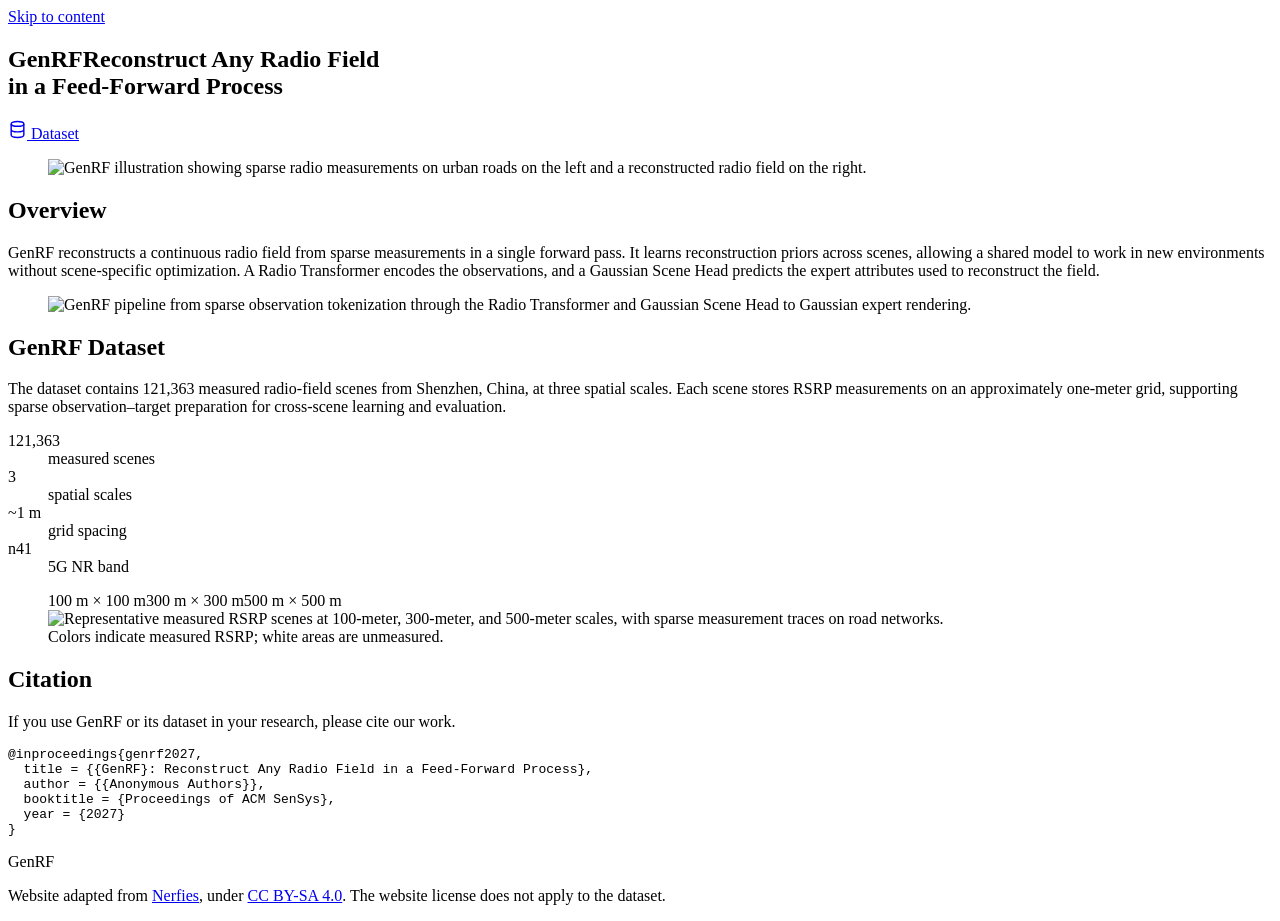
==== index.html @ a5487388 "Publish GenRF dataset website" ====
<!DOCTYPE html>
<html lang="en">
<head>
  <meta charset="utf-8">
  <meta name="viewport" content="width=device-width, initial-scale=1">
  <meta name="description" content="GenRF reconstructs radio fields from sparse observations in a feed-forward process. Download 121,363 measured n41 scenes for cross-scene radio-field learning.">
  <meta name="theme-color" content="#ffffff">
  <meta property="og:type" content="website">
  <meta property="og:title" content="GenRF — Feed-Forward Radio-Field Reconstruction">
  <meta property="og:description" content="A shared reconstruction model and a 120k-scene measured radio-field dataset.">
  <meta property="og:url" content="https://genrf-project.github.io/">
  <meta property="og:image" content="https://genrf-project.github.io/assets/images/abstract.webp">
  <title>GenRF — Feed-Forward Radio-Field Reconstruction</title>
  <link rel="canonical" href="https://genrf-project.github.io/">
  <link rel="icon" type="image/svg+xml" href="assets/favicon.svg">
  <link rel="stylesheet" href="assets/bulma.min.css">
  <link rel="stylesheet" href="assets/site.css">
</head>
<body>
  <a class="skip-link" href="#main">Skip to content</a>
  <main id="main">
    <section class="hero publication-header" aria-labelledby="project-title">
      <div class="hero-body">
        <div class="container is-max-desktop has-text-centered">
          <h1 id="project-title" class="title publication-title"><span class="project-name">GenRF</span><span class="project-subtitle">Reconstruct Any Radio Field<br class="desktop-break"> in a Feed-Forward Process</span></h1>
          <div class="publication-links">
            <a class="button is-dark is-rounded dataset-button" href="dataset.html">
              <svg aria-hidden="true" viewBox="0 0 24 24" width="19" height="19" fill="none" stroke="currentColor" stroke-width="1.8"><ellipse cx="12" cy="5" rx="8" ry="3"/><path d="M4 5v7c0 1.7 3.6 3 8 3s8-1.3 8-3V5M4 12v7c0 1.7 3.6 3 8 3s8-1.3 8-3v-7"/></svg>
              <span>Dataset</span>
            </a>
          </div>
        </div>
      </div>
    </section>

    <section class="teaser" aria-label="GenRF reconstruction illustration">
      <div class="container is-max-desktop">
        <figure>
          <img class="teaser-image" src="assets/images/abstract.webp" width="2200" height="689" fetchpriority="high" alt="GenRF illustration showing sparse radio measurements on urban roads on the left and a reconstructed radio field on the right.">
        </figure>
      </div>
    </section>

    <section class="section summary-section" aria-labelledby="about-heading">
      <div class="container is-max-desktop">
        <div class="reading-width">
          <h2 id="about-heading" class="title is-3 has-text-centered">Overview</h2>
          <p>GenRF reconstructs a continuous radio field from sparse measurements in a single forward pass. It learns reconstruction priors across scenes, allowing a shared model to work in new environments without scene-specific optimization. A Radio Transformer encodes the observations, and a Gaussian Scene Head predicts the expert attributes used to reconstruct the field.</p>
        </div>
        <figure class="method-figure">
          <img src="assets/images/overview.webp" width="2200" height="578" loading="lazy" alt="GenRF pipeline from sparse observation tokenization through the Radio Transformer and Gaussian Scene Head to Gaussian expert rendering.">
        </figure>
      </div>
    </section>

    <section id="dataset" class="section corpus-section" aria-labelledby="dataset-heading">
      <div class="container is-max-desktop">
        <div class="reading-width">
          <h2 id="dataset-heading" class="title is-3 has-text-centered">GenRF Dataset</h2>
          <p>The dataset contains 121,363 measured radio-field scenes from Shenzhen, China, at three spatial scales. Each scene stores RSRP measurements on an approximately one-meter grid, supporting sparse observation–target preparation for cross-scene learning and evaluation.</p>
        </div>
        <dl class="dataset-stats" aria-label="Dataset at a glance">
          <div><dt>121,363</dt><dd>measured scenes</dd></div>
          <div><dt>3</dt><dd>spatial scales</dd></div>
          <div><dt>~1 m</dt><dd>grid spacing</dd></div>
          <div><dt>n41</dt><dd>5G NR band</dd></div>
        </dl>
        <figure class="scene-figure">
          <div class="scene-labels" aria-hidden="true"><span>100 m × 100 m</span><span>300 m × 300 m</span><span>500 m × 500 m</span></div>
          <img src="assets/images/scenes.webp" width="1878" height="625" loading="lazy" alt="Representative measured RSRP scenes at 100-meter, 300-meter, and 500-meter scales, with sparse measurement traces on road networks.">
          <figcaption>Colors indicate measured RSRP; white areas are unmeasured.</figcaption>
        </figure>
      </div>
    </section>

    <section id="citation" class="section citation-section" aria-labelledby="citation-heading">
      <div class="container is-max-desktop reading-width">
        <h2 id="citation-heading" class="title is-3">Citation</h2>
        <p>If you use GenRF or its dataset in your research, please cite our work.</p>
        <pre aria-label="GenRF BibTeX citation"><code>@inproceedings{genrf2027,
  title = {{GenRF}: Reconstruct Any Radio Field in a Feed-Forward Process},
  author = {{Anonymous Authors}},
  booktitle = {Proceedings of ACM SenSys},
  year = {2027}
}</code></pre>
      </div>
    </section>
  </main>
  <footer class="footer">
    <div class="container has-text-centered">
      <p>GenRF</p>
      <p class="template-credit">Website adapted from <a href="https://github.com/nerfies/nerfies.github.io">Nerfies</a>, under <a href="https://creativecommons.org/licenses/by-sa/4.0/">CC BY-SA 4.0</a>. The website license does not apply to the dataset.</p>
    </div>
  </footer>
</body>
</html>
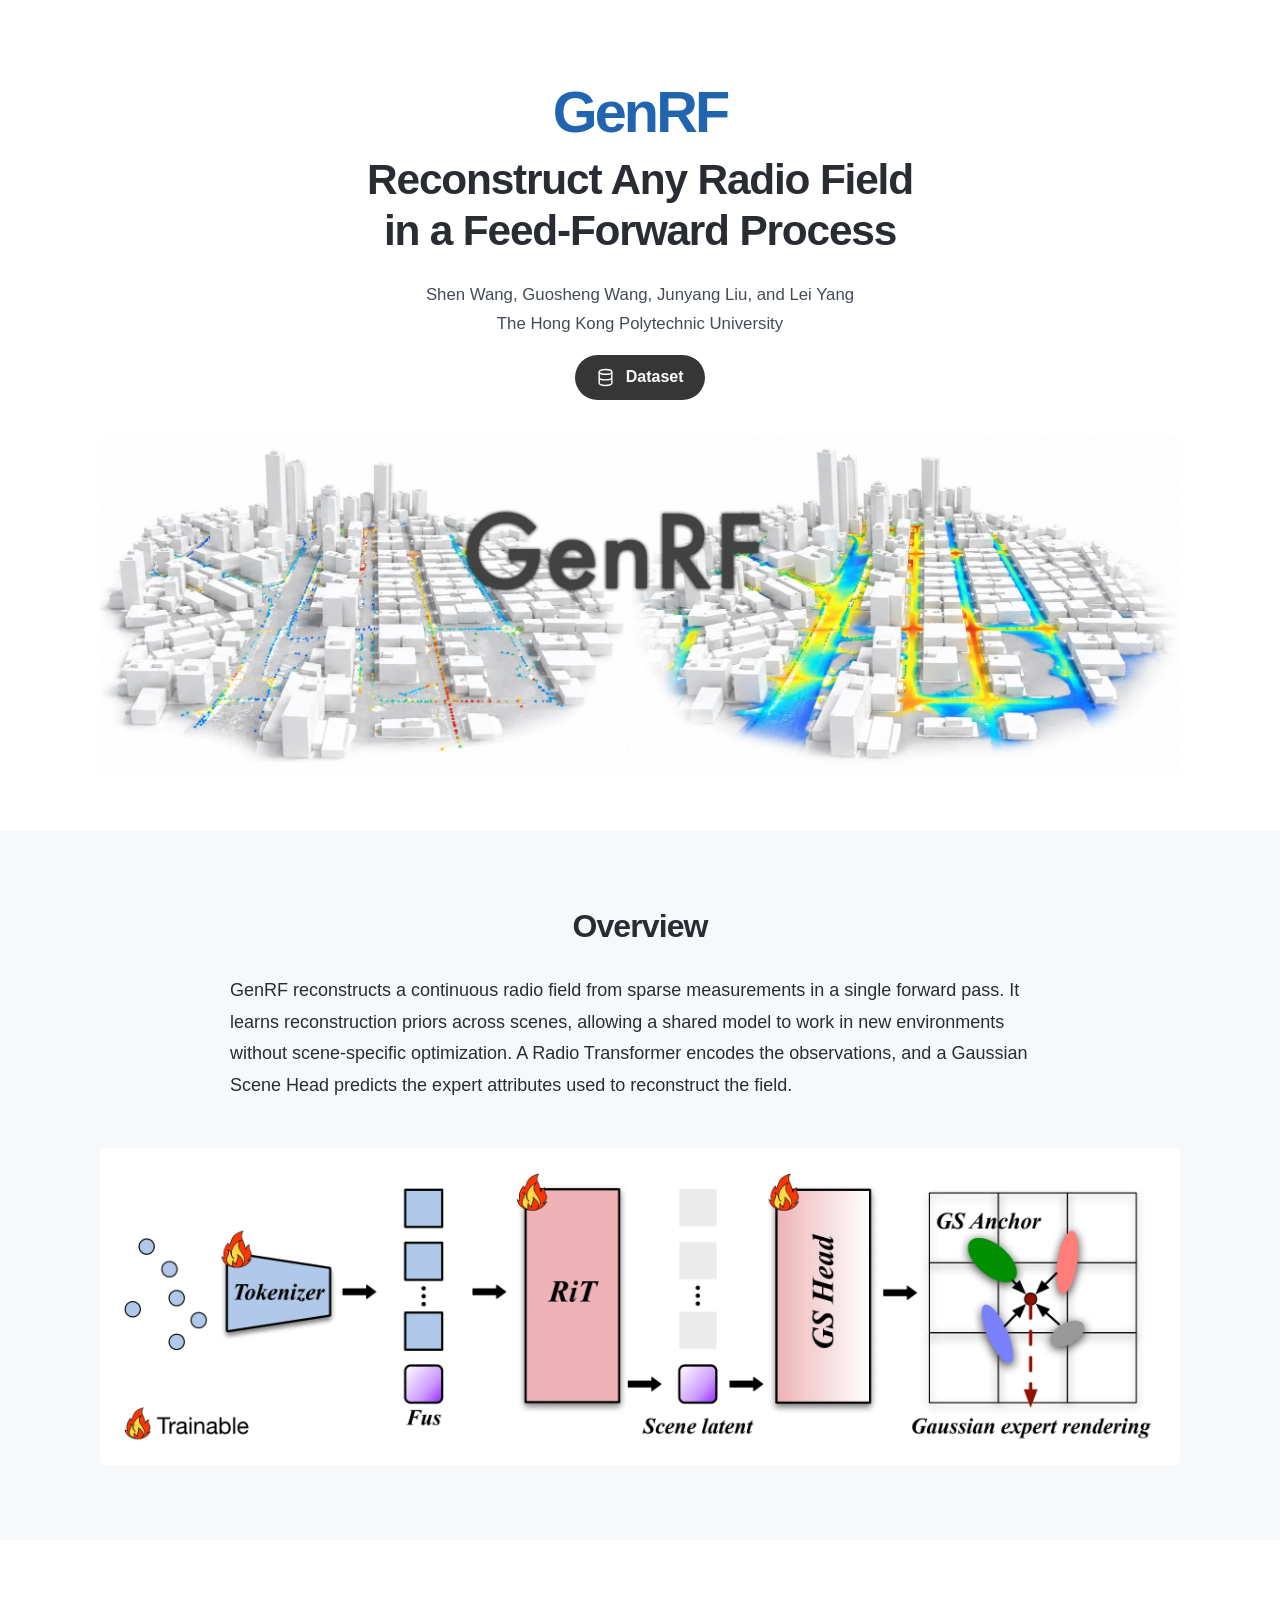
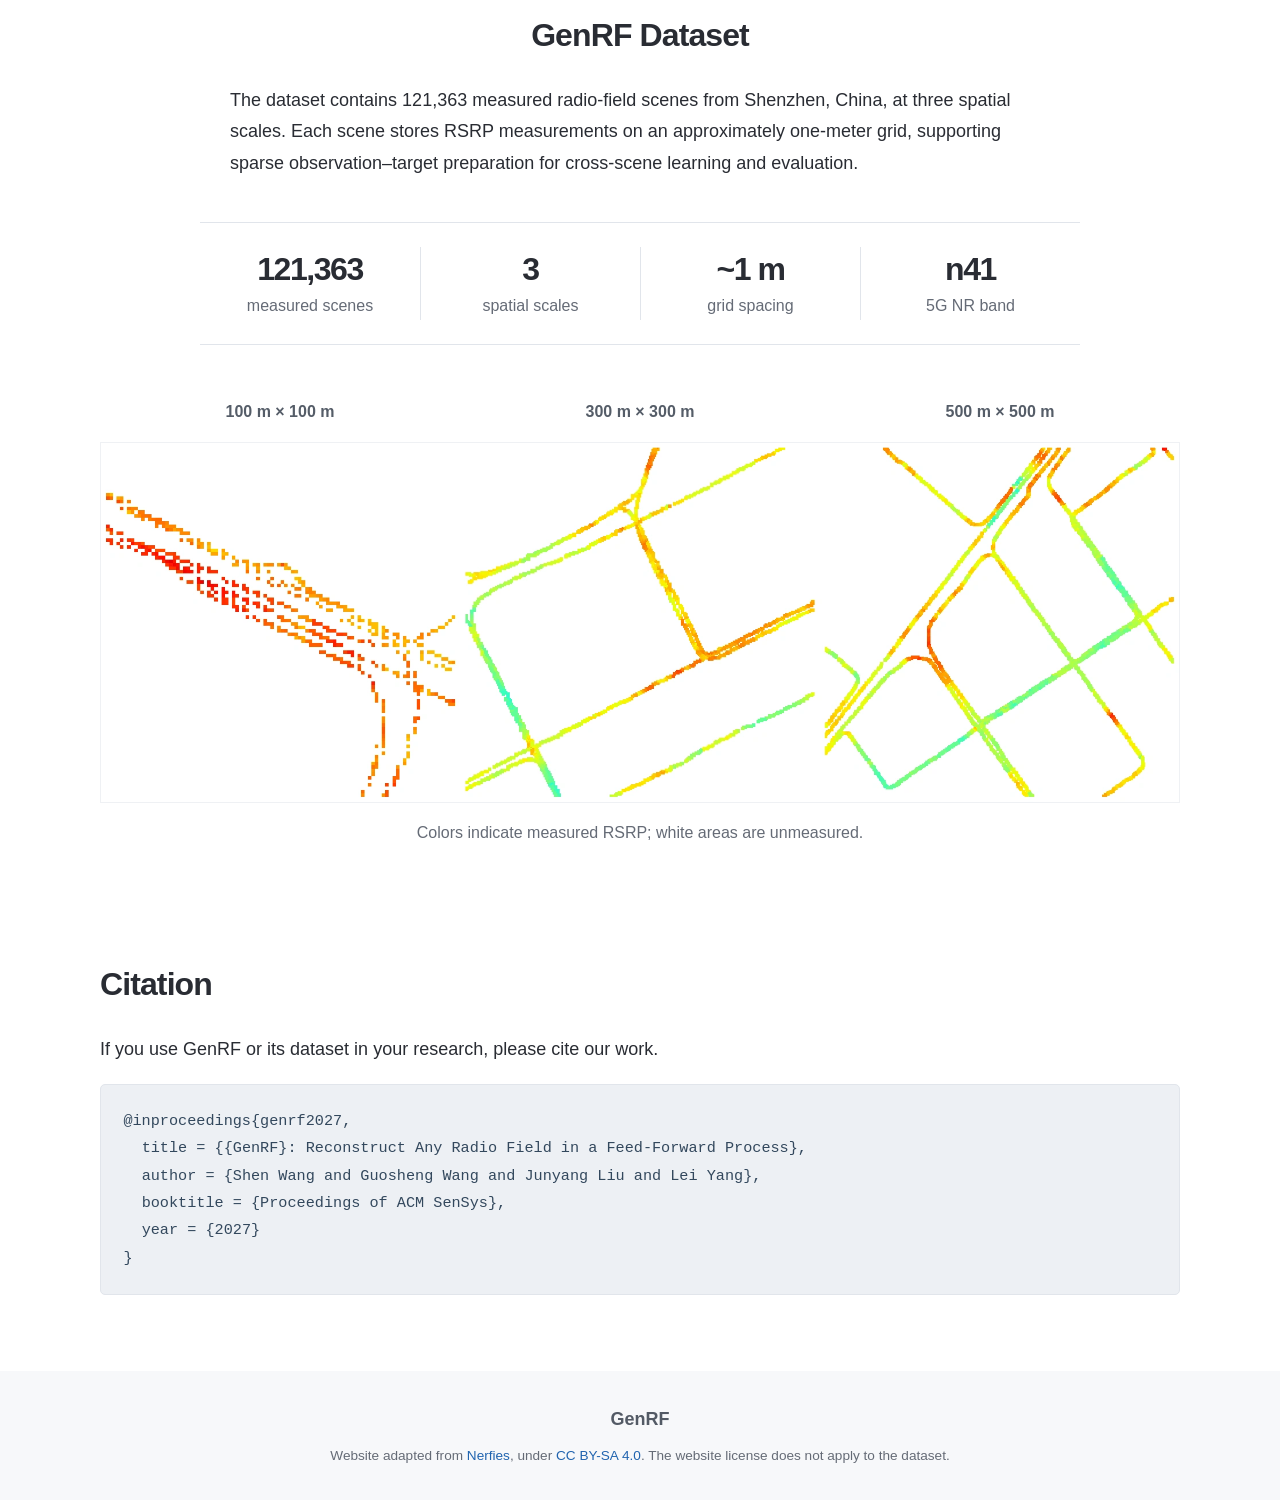
==== commit 5b35ce78: "Restore GenRF author names on the project page Updated the authors in the BibTeX citation for GenRF." ====
--- a/index.html
+++ b/index.html
@@ -23,6 +23,7 @@
       <div class="hero-body">
         <div class="container is-max-desktop has-text-centered">
           <h1 id="project-title" class="title publication-title"><span class="project-name">GenRF</span><span class="project-subtitle">Reconstruct Any Radio Field<br class="desktop-break"> in a Feed-Forward Process</span></h1>
+          <p class="publication-authors">Shen Wang, Guosheng Wang, Junyang Liu, and Lei Yang<br>The Hong Kong Polytechnic University</p>
           <div class="publication-links">
             <a class="button is-dark is-rounded dataset-button" href="dataset.html">
               <svg aria-hidden="true" viewBox="0 0 24 24" width="19" height="19" fill="none" stroke="currentColor" stroke-width="1.8"><ellipse cx="12" cy="5" rx="8" ry="3"/><path d="M4 5v7c0 1.7 3.6 3 8 3s8-1.3 8-3V5M4 12v7c0 1.7 3.6 3 8 3s8-1.3 8-3v-7"/></svg>
@@ -79,7 +80,7 @@
         <p>If you use GenRF or its dataset in your research, please cite our work.</p>
         <pre aria-label="GenRF BibTeX citation"><code>@inproceedings{genrf2027,
   title = {{GenRF}: Reconstruct Any Radio Field in a Feed-Forward Process},
-  author = {{Anonymous Authors}},
+  author = {Shen Wang and Guosheng Wang and Junyang Liu and Lei Yang},
   booktitle = {Proceedings of ACM SenSys},
   year = {2027}
 }</code></pre>
--- a/assets/site.css
+++ b/assets/site.css
@@ -0,0 +1,85 @@
+/* Research-page structure adapted from Nerfies, CC BY-SA 4.0.
+   https://github.com/nerfies/nerfies.github.io */
+:root { --ink: #292c33; --muted: #656b76; --accent: #2164af; --line: #e1e5eb; }
+html { scroll-behavior: smooth; }
+body { font-family: "Noto Sans", -apple-system, BlinkMacSystemFont, "Segoe UI", sans-serif; color: var(--ink); font-size: 1.125rem; line-height: 1.75; -webkit-font-smoothing: antialiased; }
+body, .title { color: var(--ink); }
+a { color: var(--accent); text-underline-offset: 3px; }
+a:hover { color: #164b87; text-decoration: underline; }
+a:focus-visible { outline: 3px solid #5595dd; outline-offset: 5px; border-radius: 2px; }
+p { margin-bottom: 1.05em; }
+img { display: block; width: 100%; height: auto; }
+figure { margin: 0; }
+figcaption { color: var(--muted); font-size: 1rem; text-align: center; line-height: 1.6; margin: 1.1rem auto 0; max-width: 760px; }
+.container.is-max-desktop { max-width: 1080px; }
+.reading-width { max-width: 820px; margin-left: auto; margin-right: auto; }
+.section { padding: 4.7rem 1.5rem; }
+.title { line-height: 1.28; letter-spacing: -.028em; }
+.title.is-3 { font-size: 2rem; margin-bottom: 1.8rem; }
+.publication-header .hero-body { padding: 4.9rem 1.5rem 1.7rem; }
+.publication-title { font-size: 2.65rem; font-weight: 600; line-height: 1.21; margin-bottom: 1.45rem !important; }
+.project-name { display: block; font-size: 3.6rem; font-weight: 750; color: var(--accent); letter-spacing: -.05em; margin-bottom: .38rem; }
+.project-subtitle { display: block; }
+.dataset-button { height: 2.8rem; padding: 0 1.65rem; gap: .65rem; font-weight: 600; }
+.dataset-button:hover { text-decoration: none; }
+.teaser { padding: .6rem 1.5rem 3.5rem; }
+.summary-section { background: #f7f8fa; }
+.method-figure { margin-top: 2.9rem; padding: 1.6rem 1.5rem 1.25rem; background: white; border-radius: 6px; }
+.dataset-stats { display: grid; grid-template-columns: repeat(4, 1fr); max-width: 880px; margin: 2.7rem auto 3.3rem; padding: 1.5rem 0; border-top: 1px solid var(--line); border-bottom: 1px solid var(--line); text-align: center; }
+.dataset-stats div + div { border-left: 1px solid var(--line); }
+.dataset-stats dt { font-size: 2rem; font-weight: 650; letter-spacing: -.045em; line-height: 1.4; }
+.dataset-stats dd { font-size: 1rem; color: var(--muted); }
+.scene-labels { display: grid; grid-template-columns: repeat(3, 1fr); font-size: 1rem; color: #555d68; font-weight: 550; text-align: center; margin-bottom: 1rem; }
+.scene-figure img { border: 1px solid #eff1f4; }
+.download-section { background: #f7f8fa; }
+.download-intro { color: var(--muted); }
+.table-container { max-width: 950px; margin: 2.5rem auto 0; overflow-x: auto; }
+.dataset-table { background: transparent; font-size: 1.125rem; }
+.dataset-table td, .dataset-table th { padding: 1.15rem .9rem; border-color: #dce1e7; vertical-align: middle; white-space: nowrap; }
+.dataset-table thead th { color: var(--muted); font-size: .9rem; font-weight: 600; border-width: 0 0 1px; }
+.dataset-table tbody th { font-weight: 550; }
+.dataset-table td:last-child { text-align: right; font-weight: 550; }
+.dataset-table tr:last-child td, .dataset-table tr:last-child th { border-bottom-width: 0; }
+.format-description .title { margin-bottom: 1rem; }
+code { color: #3c546d; background: #edf0f4; font-size: .87em; }
+pre { background: #edf0f4; border: 1px solid #e1e5eb; border-radius: 5px; padding: 1.4rem; line-height: 1.8; overflow-x: auto; font-size: .95rem; }
+pre code { padding: 0; color: #33485d; background: transparent; font-size: inherit; }
+.example-links { font-size: .88rem; margin-top: .8rem; }
+.split-note { font-size: .87rem; color: var(--muted); margin-top: 1.6rem; margin-bottom: 0; }
+.footer { background: #f7f8fa; padding: 2.1rem 1.5rem; color: var(--muted); }
+.footer > .container > p:first-child { color: #535a65; font-weight: 650; margin-bottom: .5rem; }
+.template-credit { font-size: .85rem; max-width: 620px; margin: 0 auto; line-height: 1.7; }
+.sr-only { position: absolute; width: 1px; height: 1px; padding: 0; margin: -1px; overflow: hidden; clip: rect(0,0,0,0); white-space: nowrap; border: 0; }
+.skip-link { position: absolute; top: -100px; left: 1rem; background: white; padding: .5rem 1rem; z-index: 10; }
+.skip-link:focus { top: 1rem; }
+@media (max-width: 768px) {
+  .section { padding: 3.4rem 1.2rem; }
+  .publication-header .hero-body { padding: 3rem 1.2rem 1.4rem; }
+  .publication-title { font-size: 1.95rem; }
+  .project-name { font-size: 3rem; margin-bottom: .6rem; }
+  .desktop-break { display: none; }
+  .teaser { padding: .3rem .6rem 2.5rem; }
+  .title.is-3 { font-size: 1.65rem; }
+  .dataset-stats { grid-template-columns: repeat(2, 1fr); row-gap: 1.3rem; margin: 2rem auto 2.4rem; }
+  .dataset-stats div:nth-child(3) { border-left: 0; }
+  .dataset-stats dt { font-size: 1.85rem; }
+  .scene-labels { font-size: .9rem; margin-bottom: .6rem; }
+  .method-figure { padding: 1.25rem .6rem; }
+  .dataset-table { font-size: 1.125rem; }
+  .dataset-table td, .dataset-table th { padding: .95rem .55rem; }
+  .table-container { margin-left: -.2rem; margin-right: -.2rem; }
+  figcaption { font-size: 1rem; }
+  pre { font-size: .875rem; padding: 1rem; }
+}
+@media (prefers-reduced-motion: reduce) { html { scroll-behavior: auto; } }
+@media (max-width: 600px) {
+  .dataset-table th:nth-child(3), .dataset-table td:nth-child(3),
+  .dataset-table th:nth-child(4), .dataset-table td:nth-child(4) { display: none; }
+}
+
+.publication-authors { font-size: 1.05rem; margin: .5rem 0 1rem; color: #434b57; }
+.citation-section { padding-top: 2.7rem; }
+.citation-section pre { white-space: pre-wrap; overflow-wrap: anywhere; }
+.dataset-nav { padding: 2rem 1.5rem; font-size: 1rem; }
+.dataset-page .download-section { background: white; padding-top: 2rem; min-height: 65vh; }
+.dataset-terms { color: #363636; font-size: 1.125rem; margin-top: 2rem; }
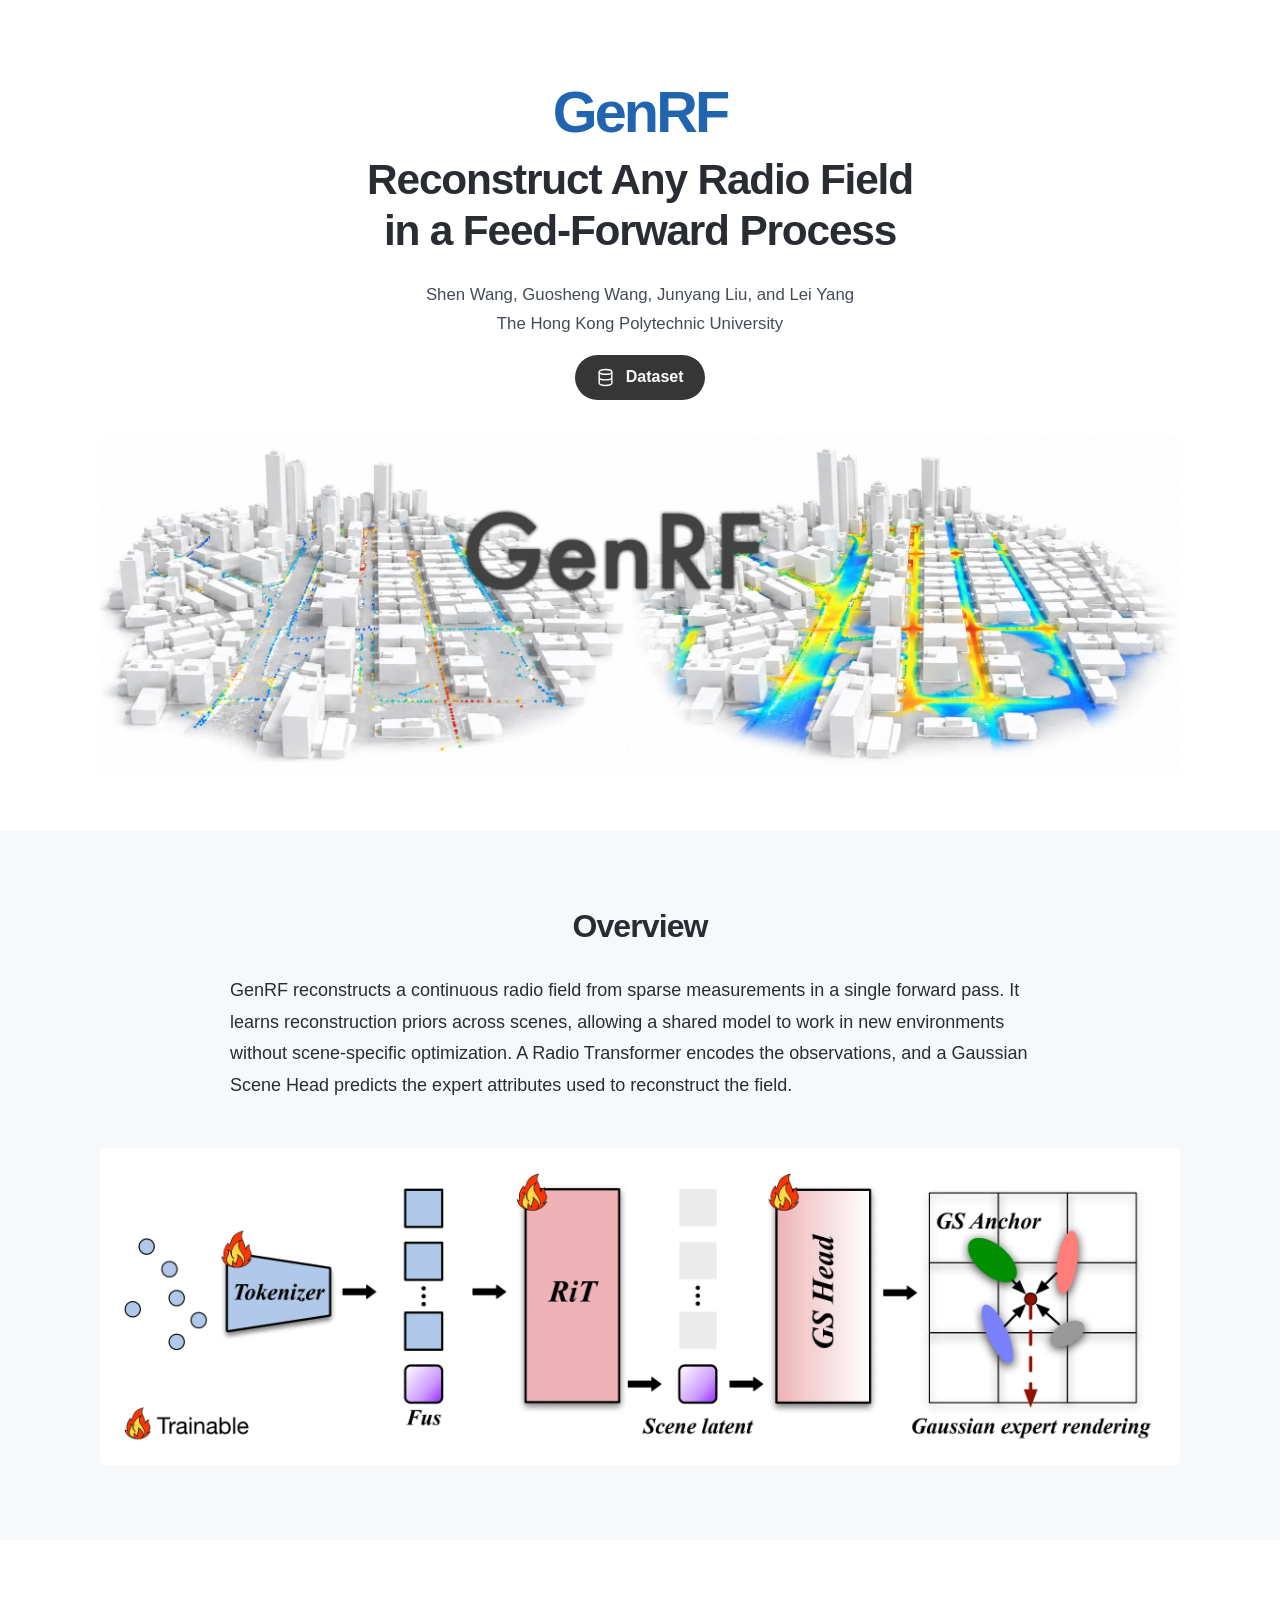
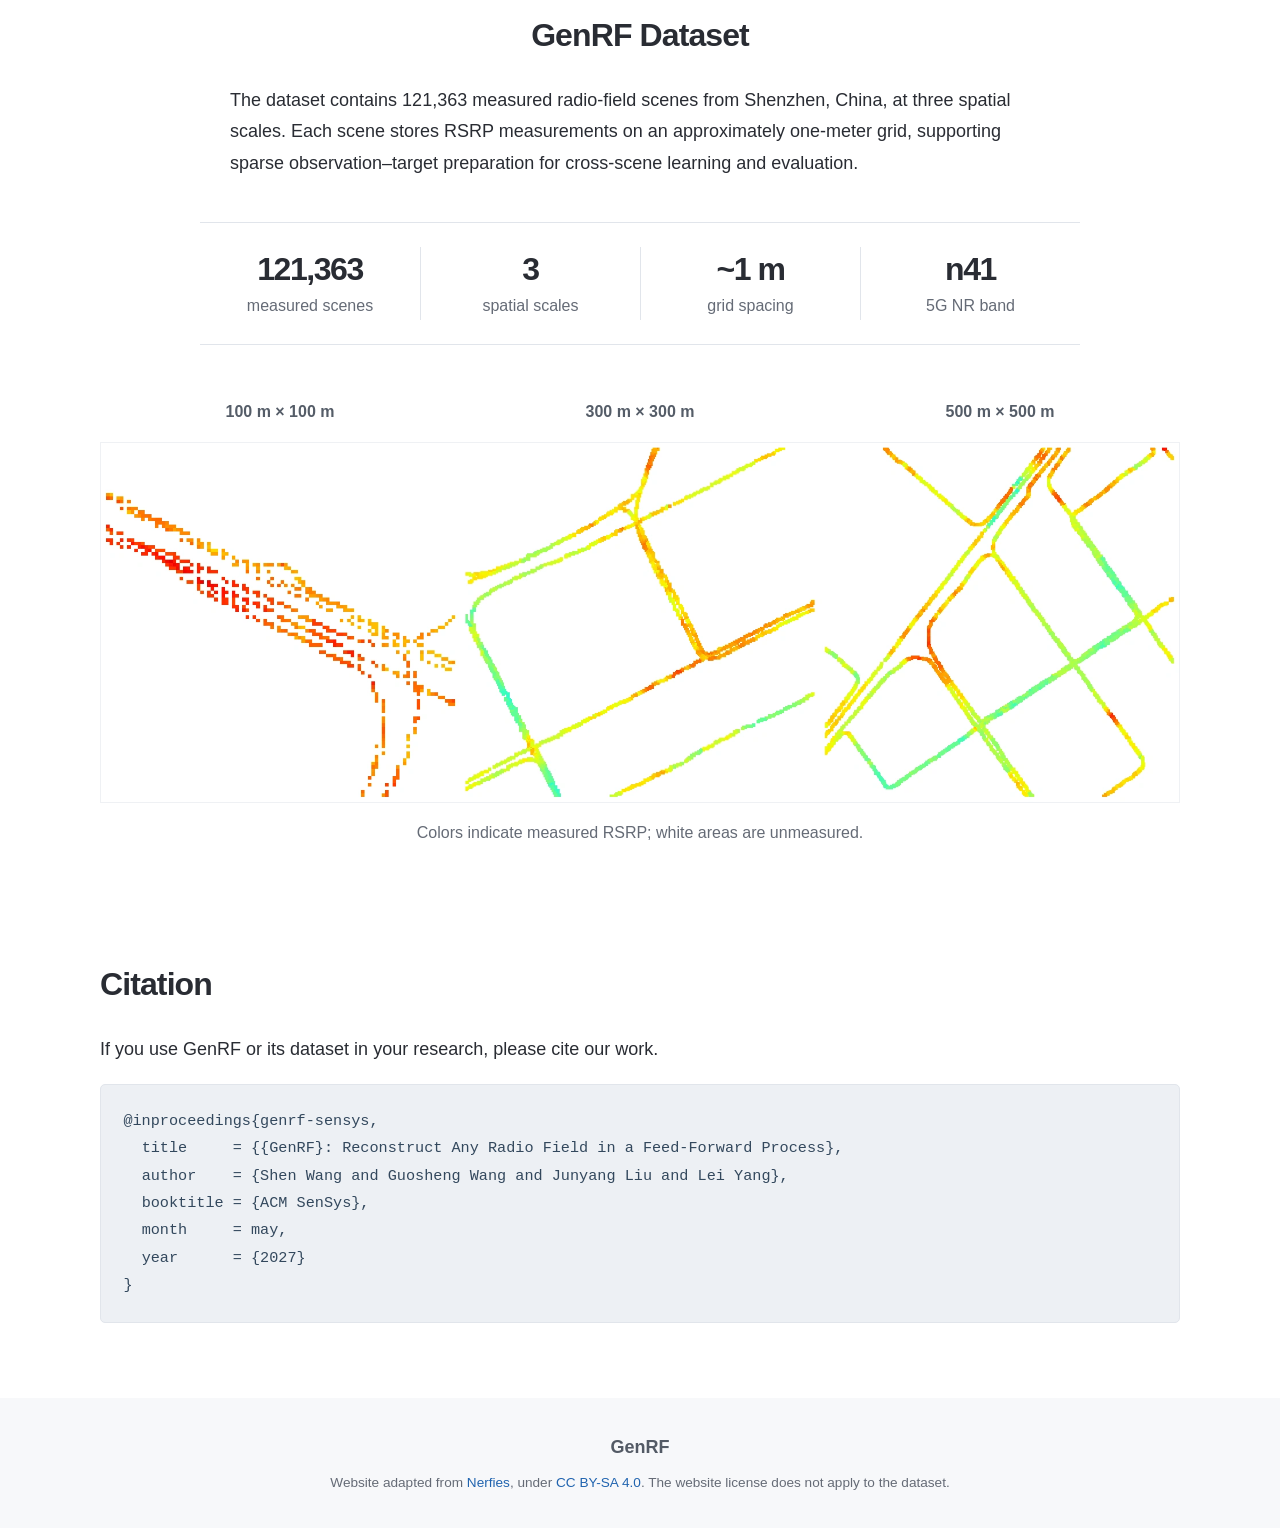
==== commit a2539549: "Update BibTeX citation format in index.html" ====
--- a/index.html
+++ b/index.html
@@ -78,11 +78,12 @@
       <div class="container is-max-desktop reading-width">
         <h2 id="citation-heading" class="title is-3">Citation</h2>
         <p>If you use GenRF or its dataset in your research, please cite our work.</p>
-        <pre aria-label="GenRF BibTeX citation"><code>@inproceedings{genrf2027,
-  title = {{GenRF}: Reconstruct Any Radio Field in a Feed-Forward Process},
-  author = {Shen Wang and Guosheng Wang and Junyang Liu and Lei Yang},
-  booktitle = {Proceedings of ACM SenSys},
-  year = {2027}
+        <pre aria-label="GenRF BibTeX citation"><code>@inproceedings{genrf-sensys,
+  title     = {{GenRF}: Reconstruct Any Radio Field in a Feed-Forward Process},
+  author    = {Shen Wang and Guosheng Wang and Junyang Liu and Lei Yang},
+  booktitle = {ACM SenSys},
+  month     = may,
+  year      = {2027}
 }</code></pre>
       </div>
     </section>
